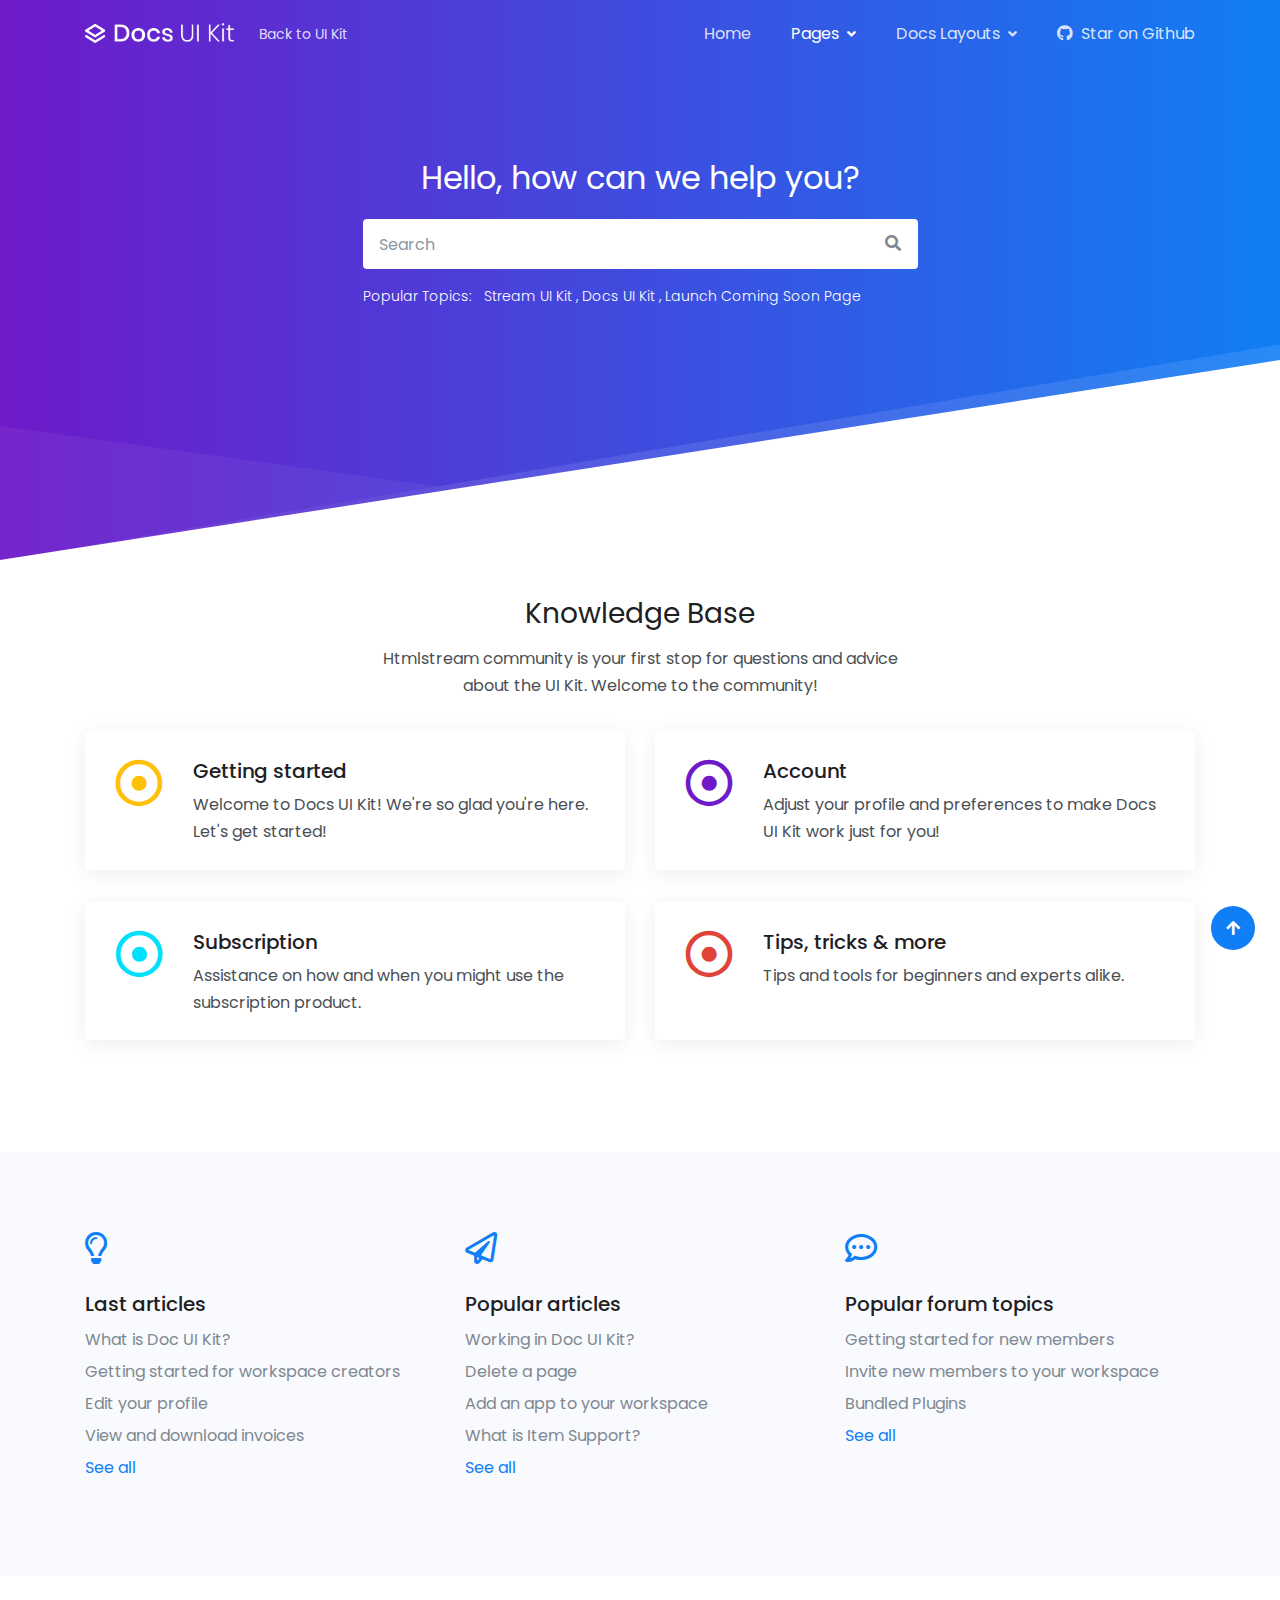
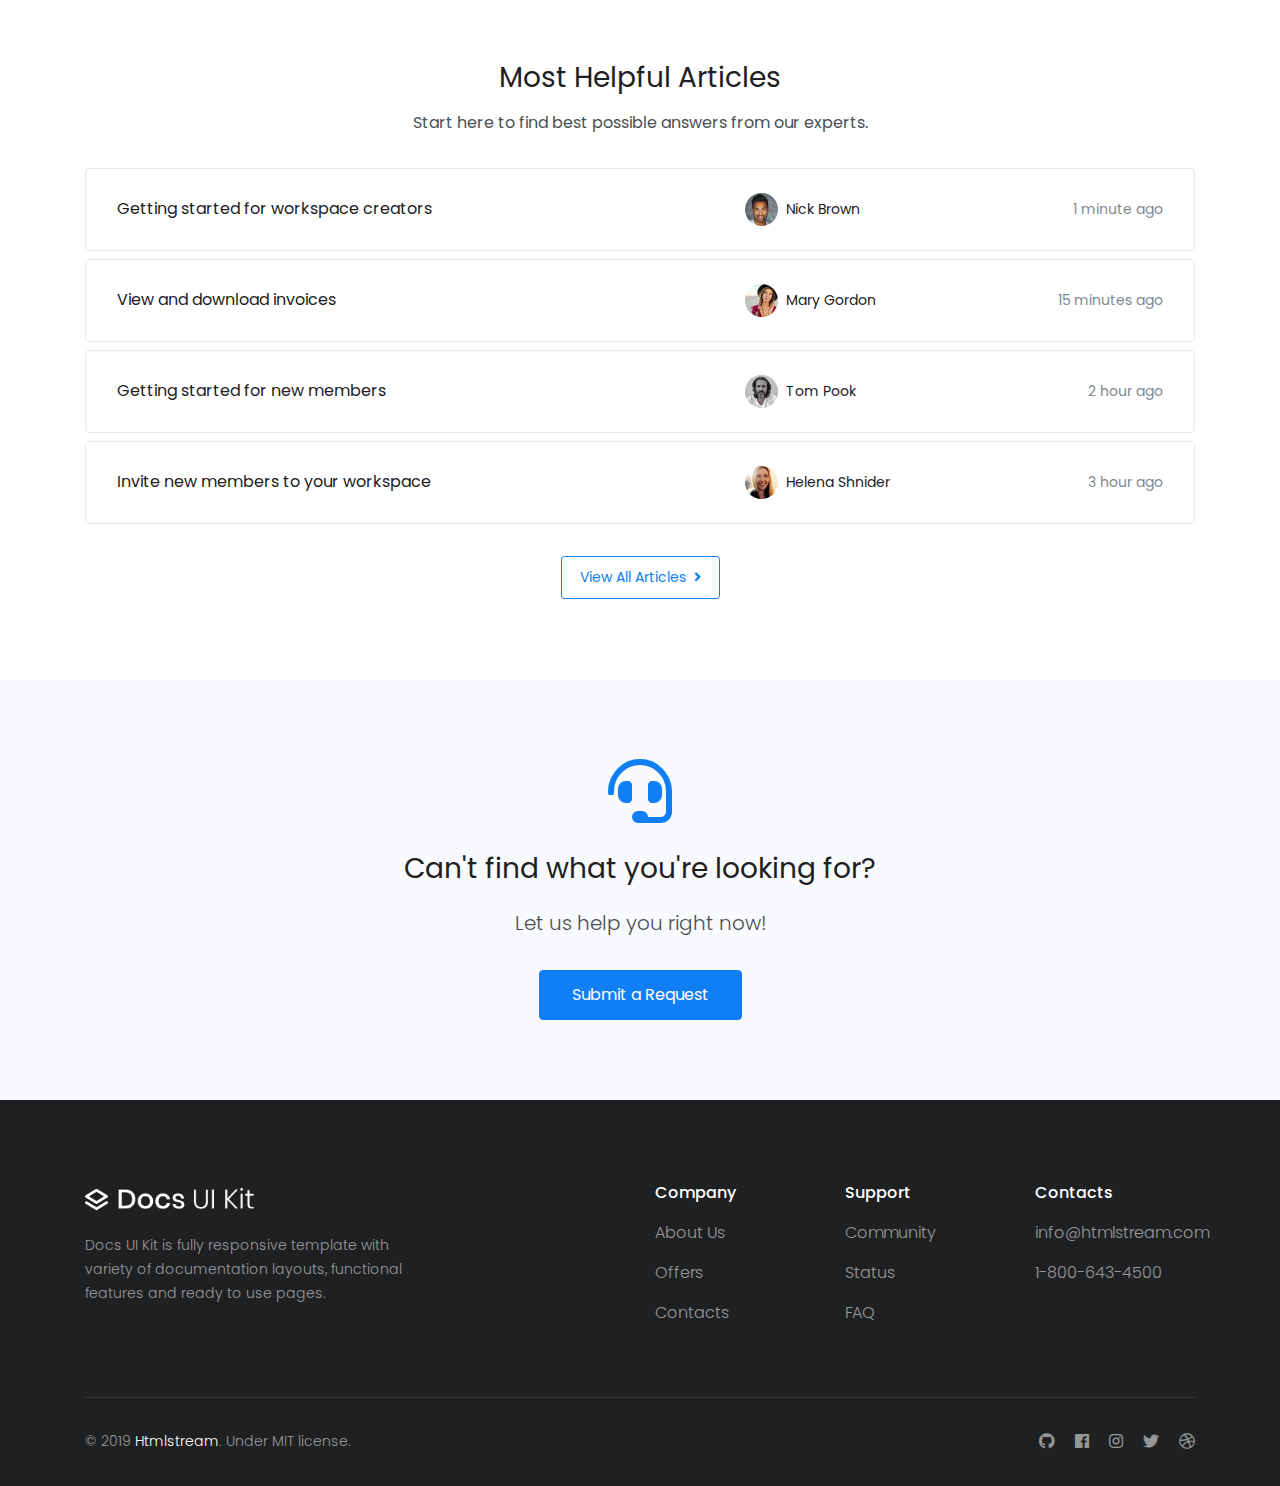
==== home-page-2.html @ fd376ae8 "Initial commit" ====
<!DOCTYPE html>
<html lang="en">
<head>
  <!-- Title -->
  <title>Home Page | Docs - UI Kit</title>

  <!-- Required Meta Tags Always Come First -->
  <meta charset="utf-8">
  <meta name="viewport" content="width=device-width, initial-scale=1, shrink-to-fit=no">

  <!-- Favicon -->
  <link rel="shortcut icon" href="favicon.png">

  <!--  Meta tags -->
  <meta name="keywords" content="documentation template, help desk, open source, free template, freebies, bootstrap 4, bootstrap4">
  <meta name="description" content="Docs UI Kit is beautiful Open Source Bootstrap 4 UI Kit under MIT license. The UI Kit comes with 10 beautiful complete and functional pages including lots of reusable and customizable UI Blocks. Every component crafted with love to speed up your workflow.">

  <!-- Schema.org -->
  <meta itemprop="name" content="Documentation Help Desk by Htmlstream">
  <meta itemprop="description" content="Docs UI Kit is beautiful Open Source Bootstrap 4 UI Kit under MIT license. The UI Kit comes with 10 beautiful complete and functional pages including lots of reusable and customizable UI Blocks. Every component crafted with love to speed up your workflow.">
  <meta itemprop="image" content="docs-ui-kit-thumbnail.jpg">

  <!-- Twitter Card -->
  <meta name="twitter:card" content="product">
  <meta name="twitter:site" content="@htmlstream">
  <meta name="twitter:title" content="Documentation Help Desk by Htmlstream">
  <meta name="twitter:description" content="Docs UI Kit is beautiful Open Source Bootstrap 4 UI Kit under MIT license. The UI Kit comes with 10 beautiful complete and functional pages including lots of reusable and customizable UI Blocks. Every component crafted with love to speed up your workflow.">
  <meta name="twitter:creator" content="@htmlstream">
  <meta name="twitter:image" content="docs-ui-kit-thumbnail.jpg">

  <!-- Open Graph -->
  <meta property="og:title" content="Documentation Help Desk by Htmlstream">
  <meta property="og:type" content="article">
  <meta property="og:url" content="https://htmlstream.com/preview/docs-ui-kit/index.html">
  <meta property="og:image" content="docs-ui-kit-thumbnail.jpg">
  <meta property="og:description" content="Docs UI Kit is beautiful Open Source Bootstrap 4 UI Kit under MIT license. The UI Kit comes with 10 beautiful complete and functional pages including lots of reusable and customizable UI Blocks. Every component crafted with love to speed up your workflow.">
  <meta property="og:site_name" content="Htmlstream">

  <!-- Google Fonts -->
  <link href="//fonts.googleapis.com/css?family=Poppins:300,400,500,600" rel="stylesheet">

  <!-- CSS Implementing Plugins -->
  <link rel="stylesheet" href="assets/vendor/font-awesome/css/fontawesome-all.min.css">

  <!-- CSS Template -->
  <link rel="stylesheet" href="assets/css/theme.css">
</head>
<body>
  <!-- Header -->
  <header class="duik-header">
    <!-- Navbar -->
    <nav class="navbar navbar-expand-lg navbar-dark gradient-primary position-absolute left-0 right-0 flex-nowrap z-index-3">
      <div class="container">
        <a class="navbar-brand" href="home-page-1.html"><img src="assets/img/logo-light.png" alt="Docs UI Kit" style="width: 150px;"></a>

        <button class="navbar-toggler" type="button" data-toggle="collapse" data-target="#navbarTogglerDemo" aria-controls="navbarTogglerDemo" aria-expanded="false" aria-label="Toggle navigation">
          <span class="navbar-toggler-icon"></span>
        </button>

        <div class="collapse navbar-collapse" id="navbarTogglerDemo">
          <ul class="navbar-nav mt-2 mt-lg-0 small">
            <li class="nav-item mb-2 mb-lg-0">
              <a class="nav-link" href="index.html">Back to UI Kit</a>
            </li>
          </ul>

          <ul class="navbar-nav ml-auto mt-2 mt-lg-0">
            <li class="nav-item ml-lg-6 mb-2 mb-lg-0">
              <a class="nav-link px-0" href="home-page-1.html">Home</a>
            </li>
            <li class="nav-item dropdown active ml-lg-6 mb-2 mb-lg-0">
              <a class="nav-link px-0" href="#" id="navbarDropdown" role="button" data-toggle="dropdown" aria-haspopup="true" aria-expanded="false">
                Pages <i class="fas fa-angle-down small ml-1"></i>
              </a>
              <div class="dropdown-menu" aria-labelledby="navbarDropdown">
                <a class="dropdown-item active" href="home-page-2.html">Home Option</a>
                <a class="dropdown-item" href="home-page-3.html">Home Dark</a>
                <a class="dropdown-item" href="article.html">Article</a>
                <a class="dropdown-item" href="faq.html">FAQ</a>
                <a class="dropdown-item" href="contacts.html">Contacts</a>
              </div>
            </li>
            <li class="nav-item dropdown ml-lg-6 mb-2 mb-lg-0">
              <a class="nav-link px-0" href="#" id="navbarDropdown-2" role="button" data-toggle="dropdown" aria-haspopup="true" aria-expanded="false">
                Docs Layouts <i class="fas fa-angle-down small ml-1"></i>
              </a>
              <div class="dropdown-menu" aria-labelledby="navbarDropdown-2">
                <a class="dropdown-item" href="doc-1.html" target="_blank">Docs Layout 1 <i class="fa fa-external-link-square-alt text-muted small opacity-30 ml-2"></i></a>
                <a class="dropdown-item" href="doc-2.html" target="_blank">Docs Layout 2 <i class="fa fa-external-link-square-alt text-muted small opacity-30 ml-1"></i></a>
                <a class="dropdown-item" href="doc-3.html" target="_blank">Docs Layout 3 <i class="fa fa-external-link-square-alt text-muted small opacity-30 ml-1"></i></a>
                <a class="dropdown-item" href="doc-4.html" target="_blank">Docs Layout 4 <i class="fa fa-external-link-square-alt text-muted small opacity-30 ml-1"></i></a>
              </div>
            </li>
            <li class="nav-item ml-lg-6 mb-2 mb-lg-0">
              <a class="nav-link px-0" href="https://github.com/htmlstreamofficial/docs-ui-kit" target="_blank"><i class="fab fa-github mr-1"></i> Star on Github</a>
            </li>
          </ul>
        </div>
      </div>
    </nav>
    <!-- End Navbar -->
  </header>
  <!-- End Header -->

  <!-- Promo Section -->
  <section class="duik-promo gradient-primary text-center">
    <div class="container duik-promo-container">
      <div class="d-flex justify-content-center position-relative mh-35rem pt-11 py-6">
        <div class="w-md-75 w-lg-50 mt-10">
          <h1 class="h2 text-white mb-3">Hello, how can we help you?</h1>

          <form class="input-group mb-3">
            <input class="form-control border-0" type="search" placeholder="Search">
            <span class="input-group-append p-0">
              <button class="btn text-muted" type="submit"><i class="fas fa-search"></i></button>
            </span>
          </form>

          <p class="font-weight-light small text-left"><span class="mr-2">Popular Topics:</span> <a class="text-white mr-1" href="#">Stream UI Kit</a>, <a class="text-white mr-1" href="#">Docs UI Kit</a>, <a class="text-white mr-1" href="#">Launch Coming Soon Page</a></p>
        </div>
      </div>
    </div>

    <!-- SVG BG -->
    <svg class="position-absolute bottom-0 left-0" xmlns="http://www.w3.org/2000/svg" xmlns:xlink="http://www.w3.org/1999/xlink" x="0px" y="0px" viewBox="0 0 1920 323" enable-background="new 0 0 1920 323" xml:space="preserve">
      <polygon fill="#ffffff" style="fill-opacity: .05;" points="-0.5,322.5 -0.5,121.5 658.3,212.3 "></polygon>
      <polygon fill="#ffffff" style="fill-opacity: .1;" points="-2,323 1920,323 1920,-1 "></polygon>
    </svg>
    <!-- End SVG BG -->

    <!-- SVG BG Separator -->
    <svg class="position-absolute bottom-0 left-0" xmlns="http://www.w3.org/2000/svg" viewBox="0 0 1920 300">
      <path id="Path_1" fill="#fff" data-name="Path 1" d="M0,1081.586H1920v-300Z" transform="translate(0 -781.586)"/>
    </svg>
    <!-- SVG BG Separator -->
  </section>
  <!-- End Promo Section -->

  <main>
    <section class="pt-5 pb-11">
      <div class="container">
        <div class="w-md-75 w-lg-50 mx-auto text-center mb-5">
          <h2 class="h3 text-center">Knowledge Base</h2>
          <p>Htmlstream community is your first stop for questions and advice about the UI Kit. Welcome to the community!</p>
        </div>

        <div class="row">
          <div class="col-md-6 mb-5">
            <div class="media h-100 shadow rounded p-4">
              <i class="far fa-fw fa-dot-circle fa-3x text-warning mr-4 mt-1"></i>

              <div class="media-body">
                <h5 class="mb-1"><a class="link-dark" href="article.html">Getting started</a></h5>
                <p class="mb-0">Welcome to Docs UI Kit! We're so glad you're here. Let's get started!</p>
              </div>
            </div>
          </div>

          <div class="col-md-6 mb-5">
            <div class="media h-100 shadow rounded p-4">
              <i class="far fa-fw fa-dot-circle fa-3x text-secondary mr-4 mt-1"></i>

              <div class="media-body">
                <h5 class="mb-1"><a class="link-dark" href="article.html">Account</a></h5>
                <p class="mb-0">Adjust your profile and preferences to make Docs UI Kit work just for you!</p>
              </div>
            </div>
          </div>

          <div class="col-md-6 mb-5">
            <div class="media h-100 shadow rounded p-4">
              <i class="far fa-fw fa-dot-circle fa-3x text-info mr-4 mt-1"></i>

              <div class="media-body">
                <h5 class="mb-1"><a class="link-dark" href="article.html">Subscription</a></h5>
                <p class="mb-0">Assistance on how and when you might use the subscription product.</p>
              </div>
            </div>
          </div>

          <div class="col-md-6 mb-5">
            <div class="media h-100 shadow rounded p-4">
              <i class="far fa-fw fa-dot-circle fa-3x text-danger mr-4 mt-1"></i>

              <div class="media-body">
                <h5 class="mb-1"><a class="link-dark" href="article.html">Tips, tricks & more</a></h5>
                <p class="mb-0">Tips and tools for beginners and experts alike.</p>
              </div>
            </div>
          </div>
        </div>
      </div>
    </section>

    <section class="bg-light py-11">
      <div class="container">
        <div class="row">
          <div class="col-md-4 mb-5 mb-md-0">
            <i class="far fa-lightbulb fa-2x text-primary mb-4"></i>
            <h3 class="h5 mb-2">Last articles</h3>

            <ul class="list-unstyled">
              <li class="mb-2"><a class="link-muted" href="article.html">What is Doc UI Kit?</a></li>
              <li class="mb-2"><a class="link-muted" href="article.html">Getting started for workspace creators</a></li>
              <li class="mb-2"><a class="link-muted" href="article.html">Edit your profile</a></li>
              <li class="mb-2"><a class="link-muted" href="article.html">View and download invoices</a></li>
              <li class="mb-2"><a href="#">See all</a></li>
            </ul>
          </div>

          <div class="col-md-4 mb-5 mb-md-0">
            <i class="far fa-paper-plane fa-2x text-primary mb-4"></i>
            <h3 class="h5 mb-2">Popular articles</h3>

            <ul class="list-unstyled">
              <li class="mb-2"><a class="link-muted" href="article.html">Working in Doc UI Kit?</a></li>
              <li class="mb-2"><a class="link-muted" href="article.html">Delete a page</a></li>
              <li class="mb-2"><a class="link-muted" href="article.html">Add an app to your workspace</a></li>
              <li class="mb-2"><a class="link-muted" href="article.html">What is Item Support?</a></li>
              <li class="mb-2"><a href="#">See all</a></li>
            </ul>
          </div>

          <div class="col-md-4">
            <i class="far fa-comment-dots fa-2x text-primary mb-4"></i>
            <h3 class="h5 mb-2">Popular forum topics</h3>

            <ul class="list-unstyled">
              <li class="mb-2"><a class="link-muted" href="article.html">Getting started for new members</a></li>
              <li class="mb-2"><a class="link-muted" href="article.html">Invite new members to your workspace</a></li>
              <li class="mb-2"><a class="link-muted" href="article.html">Bundled Plugins</a></li>
              <li class="mb-2"><a href="#">See all</a></li>
            </ul>
          </div>
        </div>
      </div>
    </section>

    <!-- Section -->
    <section class="py-11">
      <div class="container">
        <div class="w-md-75 w-lg-50 mx-auto text-center mb-5">
          <h2 class="h3 text-center">Most Helpful Articles</h2>
          <p>Start here to find best possible answers from our experts.</p>
        </div>

        <a class="row border rounded align-items-center justify-content-between py-4 px-3 link-dark link-hover-dark bg-hover-light mx-sm-0 mb-2" href="article.html">
          <div class="col-sm">
            Getting started for workspace creators
          </div>

          <div class="col-sm-3 small text-lh-1">
            <div class="media align-items-center">
              <div class="rounded-circle mr-2">
                <img class="img-fluid rounded-circle" src="assets/img-temp/100x100/img1.jpg" alt="Image Description" width="33">
              </div>

              <div class="media-body">Nick Brown</div>
            </div>
          </div>

          <div class="col-sm-2 text-sm-right text-muted small">
            1 minute ago
          </div>
        </a>

        <a class="row border rounded align-items-center justify-content-between py-4 px-3 link-dark link-hover-dark bg-hover-light mx-sm-0 mb-2" href="article.html">
          <div class="col-sm">
            View and download invoices
          </div>

          <div class="col-sm-3 small text-lh-1">
            <div class="media align-items-center">
              <div class="rounded-circle mr-2">
                <img class="img-fluid rounded-circle" src="assets/img-temp/100x100/img4.jpg" alt="Image Description" width="33">
              </div>

              <div class="media-body">Mary Gordon</div>
            </div>
          </div>

          <div class="col-sm-2 text-sm-right text-muted small">
            15 minutes ago
          </div>
        </a>

        <a class="row border rounded align-items-center justify-content-between py-4 px-3 link-dark link-hover-dark bg-hover-light mx-sm-0 mb-2" href="article.html">
          <div class="col-sm">
            Getting started for new members
          </div>

          <div class="col-sm-3 small text-lh-1">
            <div class="media align-items-center">
              <div class="rounded-circle mr-2">
                <img class="img-fluid rounded-circle" src="assets/img-temp/100x100/img2.jpg" alt="Image Description" width="33">
              </div>

              <div class="media-body">Tom Pook</div>
            </div>
          </div>

          <div class="col-sm-2 text-sm-right text-muted small">
            2 hour ago
          </div>
        </a>

        <a class="row border rounded align-items-center justify-content-between py-4 px-3 link-dark link-hover-dark bg-hover-light mx-sm-0 mb-2" href="article.html">
          <div class="col-sm">
            Invite new members to your workspace
          </div>

          <div class="col-sm-3 small text-lh-1">
            <div class="media align-items-center">
              <div class="rounded-circle mr-2">
                <img class="img-fluid rounded-circle" src="assets/img-temp/100x100/img3.jpg" alt="Image Description" width="33">
              </div>

              <div class="media-body">Helena Shnider</div>
            </div>
          </div>

          <div class="col-sm-2 text-sm-right text-muted small">
            3 hour ago
          </div>
        </a>

        <div class="text-center mt-5">
          <a class="btn btn-sm btn-outline-primary" href="#">View All Articles<i class="fas fa-angle-right ml-2"></i></a>
        </div>
      </div>
    </section>
    <!-- End Section -->

    <section class="bg-light py-11 text-center">
      <div class="container">
        <i class="fas fa-headset fa-4x text-primary mb-4"></i>
        <h2 class="h3 mb-3">Can't find what you're looking for?</h2>
        <div class="lead mb-5">Let us help you right now!</div>
        <a class="btn px-5 btn-primary" href="#">Submit a Request</a>
      </div>
    </section>
  </main>

  <!-- Footer -->
  <footer class="bg-dark font-weight-light text-white-55 pt-11 pb-5 overflow-hidden">
    <div class="container">
      <div class="row justify-content-md-between">
        <div class="col-md-12 col-lg-4 mb-4 mr-lg-auto">
          <img class="mb-3" src="assets/img/logo-light.png" alt="Docs UI Kit" style="width: 170px;">
          <p class="small font-weight-light mb-3">Docs UI Kit is fully responsive template with variety of documentation layouts, functional features and ready to use pages.</p>
        </div>

        <div class="col-sm-4 col-lg-2 mb-4">
          <h4 class="h6 text-white mb-3">Company</h4>

          <!-- Links -->
          <ul class="list-unstyled">
            <li class="mb-3"><a class="link-white-55" href="#">About Us</a></li>
            <li class="mb-3"><a class="link-white-55" href="#">Offers</a></li>
            <li class="mb-3"><a class="link-white-55" href="#">Contacts</a></li>
          </ul>
          <!-- End Links -->
        </div>

        <div class="col-sm-4 col-lg-2 mb-4">
          <h4 class="h6 text-white mb-3">Support</h4>

          <!-- Links -->
          <ul class="list-unstyled">
            <li class="mb-3"><a class="link-white-55" href="#">Community</a></li>
            <li class="mb-3"><a class="link-white-55" href="#">Status</a></li>
            <li class="mb-3"><a class="link-white-55" href="#">FAQ</a></li>
          </ul>
          <!-- End Links -->
        </div>

        <div class="col-sm-4 col-lg-2 mb-4">
          <h4 class="h6 text-white mb-3">Contacts</h4>

          <!-- Links -->
          <ul class="list-unstyled">
            <li class="mb-3"><a class="link-white-55" href="#">info@htmlstream.com </a></li>
            <li class="mb-3"><a class="link-white-55" href="#">1-800-643-4500</a></li>
          </ul>
          <!-- End Links -->
        </div>
      </div>

      <hr class="my-5 opacity-10">

      <div class="row">
        <div class="col-md-7">
          <p class="small font-weight-light mb-md-0">&copy; 2019 <a class="text-white" href="https://htmlstream.com/">Htmlstream</a>. Under MIT license.</p>
        </div>

        <div class="col-md-5 text-md-right">
          <ul class="list-inline mb-0">
            <li class="list-inline-item mr-1 mr-xl-2">
              <a class="link-white-55" target="_blank" href="https://github.com/htmlstreamofficial/">
                <i class="fab fa-github"></i>
              </a>
            </li>
            <li class="list-inline-item mx-1 mx-xl-2">
              <a class="link-white-55" target="_blank" href="https://www.facebook.com/htmlstream">
                <i class="fab fa-facebook"></i>
              </a>
            </li>
            <li class="list-inline-item mx-1 mx-xl-2">
              <a class="link-white-55" target="_blank" href="https://www.instagram.com/htmlstream">
                <i class="fab fa-instagram"></i>
              </a>
            </li>
            <li class="list-inline-item mx-1 mx-xl-2">
              <a class="link-white-55" target="_blank" href="https://twitter.com/htmlstream">
                <i class="fab fa-twitter"></i>
              </a>
            </li>
            <li class="list-inline-item ml-1 ml-xl-2">
              <a class="link-white-55" target="_blank" href="https://dribbble.com/htmlstream">
                <i class="fab fa-dribbble"></i>
              </a>
            </li>
          </ul>
        </div>
      </div>
    </div>
  </footer>
  <!-- End Footer -->

  <!-- Go to Top -->
  <a class="js-go-to duik-go-to" href="javascript:;">
    <span class="fa fa-arrow-up duik-go-to__inner"></span>
  </a>
  <!-- End Go to Top -->

  <!-- JS Global Compulsory -->
  <script src="assets/vendor/jquery/dist/jquery.min.js"></script>
  <script src="assets/vendor/jquery-migrate/dist/jquery-migrate.min.js"></script>
  <script src="assets/vendor/popper.js/dist/umd/popper.min.js"></script>
  <script src="assets/vendor/bootstrap/dist/js/bootstrap.min.js"></script>

  <!-- JS -->
  <script src="assets/js/main.js"></script>
</body>
</html>
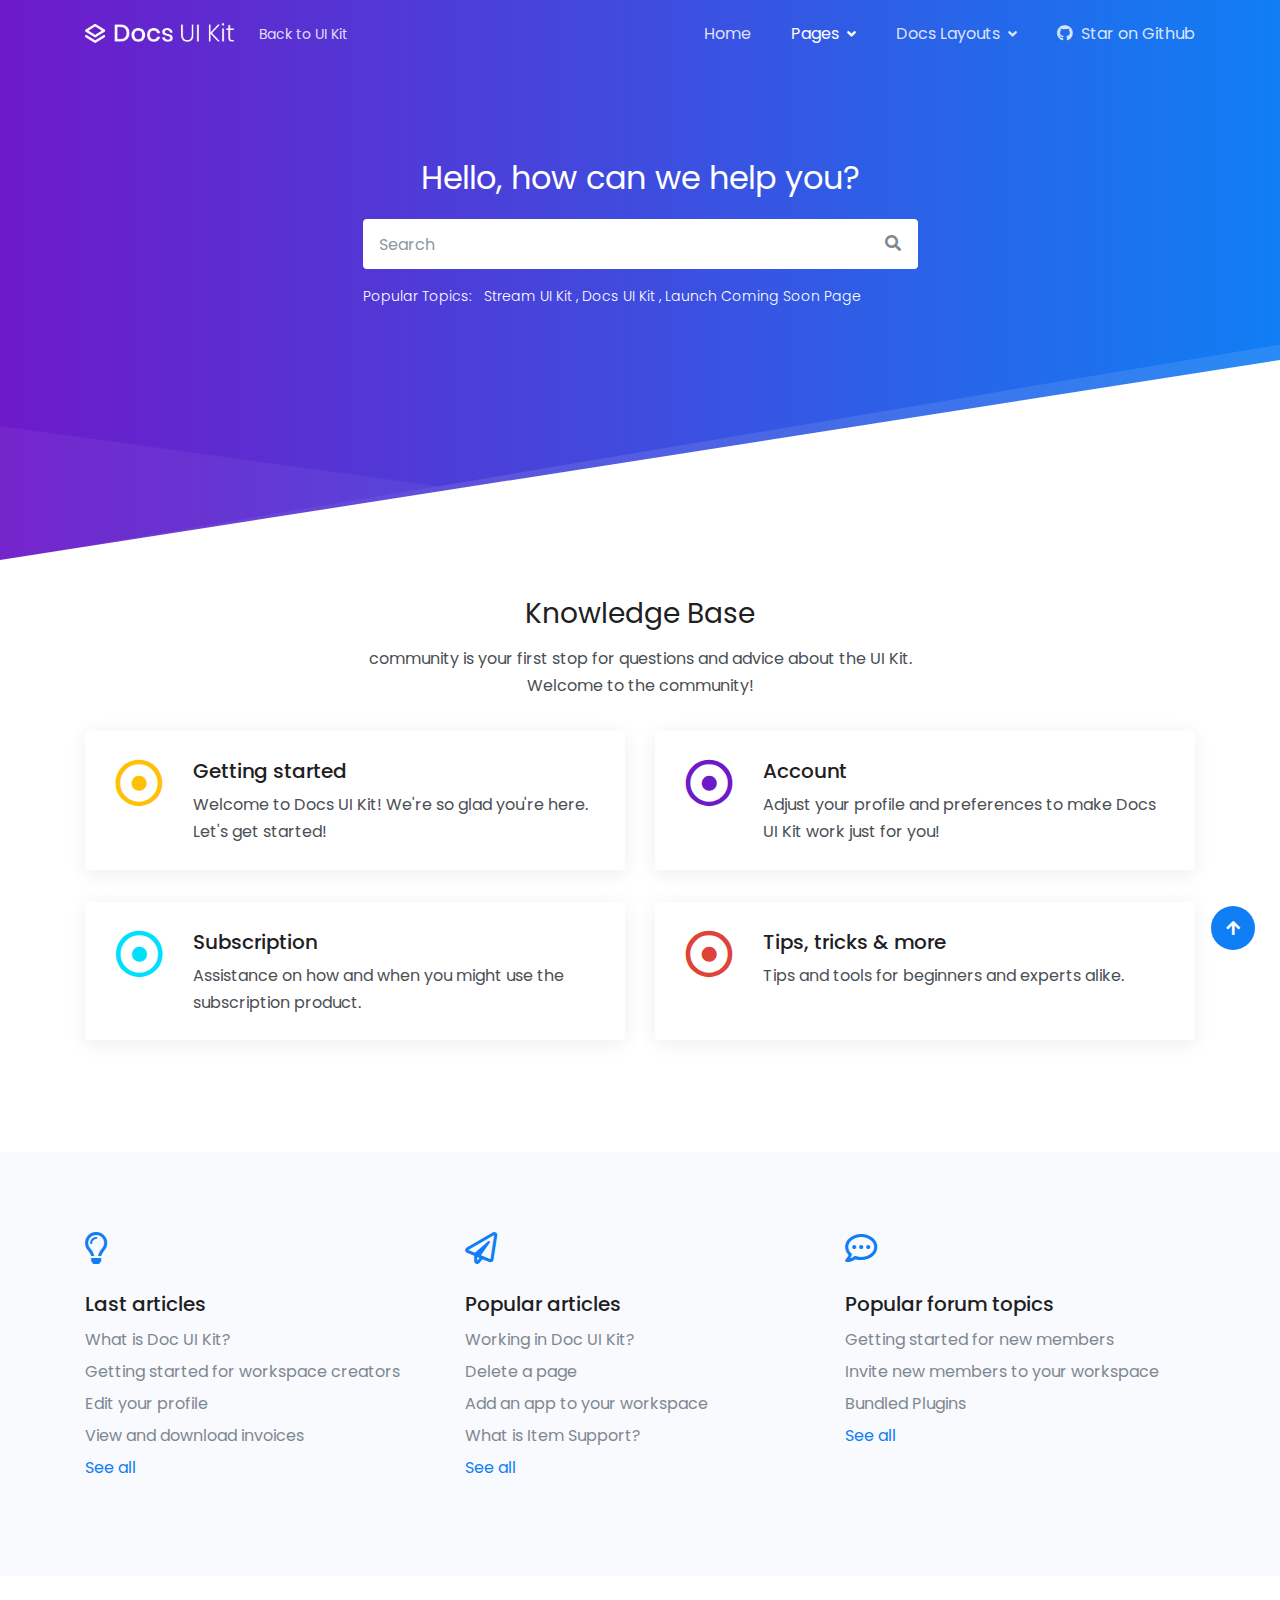
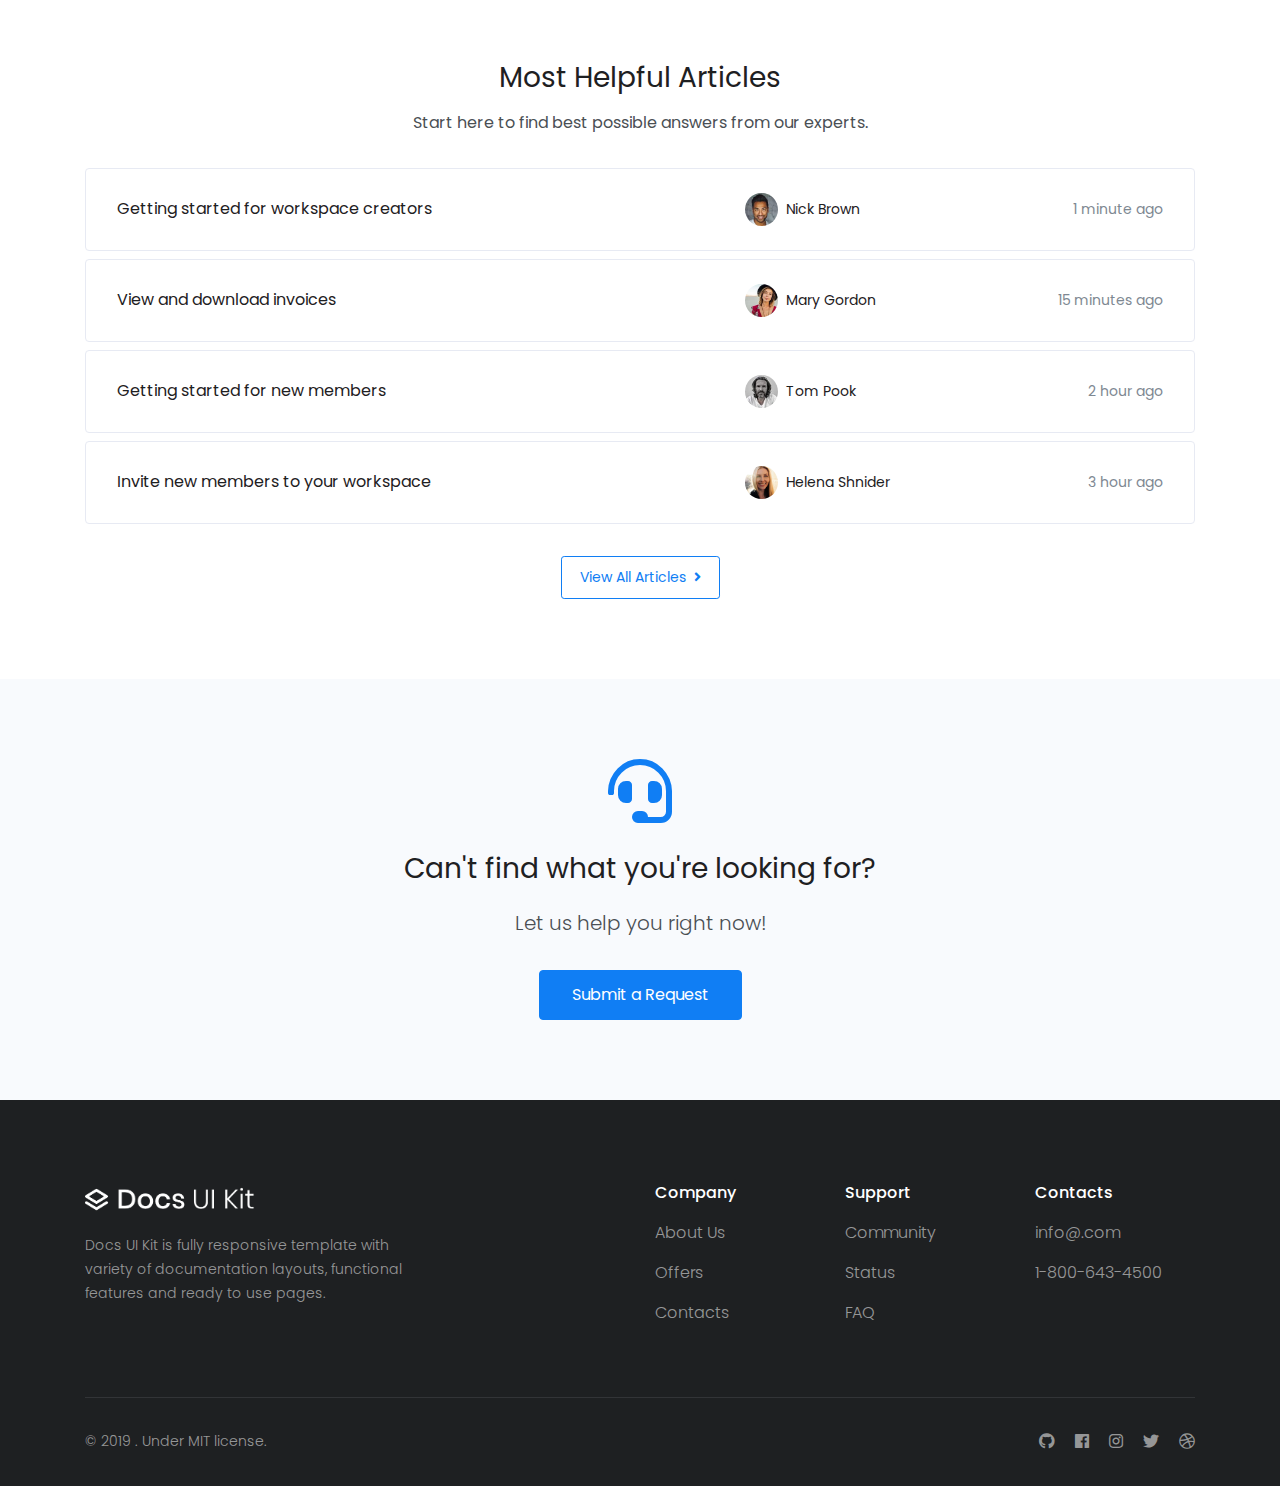
==== commit ef71731b: "Squelette final" ====
--- a/home-page-2.html
+++ b/home-page-2.html
@@ -16,25 +16,25 @@
   <meta name="description" content="Docs UI Kit is beautiful Open Source Bootstrap 4 UI Kit under MIT license. The UI Kit comes with 10 beautiful complete and functional pages including lots of reusable and customizable UI Blocks. Every component crafted with love to speed up your workflow.">
 
   <!-- Schema.org -->
-  <meta itemprop="name" content="Documentation Help Desk by Htmlstream">
+  <meta itemprop="name" content="Documentation Help Desk by ">
   <meta itemprop="description" content="Docs UI Kit is beautiful Open Source Bootstrap 4 UI Kit under MIT license. The UI Kit comes with 10 beautiful complete and functional pages including lots of reusable and customizable UI Blocks. Every component crafted with love to speed up your workflow.">
   <meta itemprop="image" content="docs-ui-kit-thumbnail.jpg">
 
   <!-- Twitter Card -->
   <meta name="twitter:card" content="product">
-  <meta name="twitter:site" content="@htmlstream">
-  <meta name="twitter:title" content="Documentation Help Desk by Htmlstream">
+  <meta name="twitter:site" content="@">
+  <meta name="twitter:title" content="Documentation Help Desk by ">
   <meta name="twitter:description" content="Docs UI Kit is beautiful Open Source Bootstrap 4 UI Kit under MIT license. The UI Kit comes with 10 beautiful complete and functional pages including lots of reusable and customizable UI Blocks. Every component crafted with love to speed up your workflow.">
-  <meta name="twitter:creator" content="@htmlstream">
+  <meta name="twitter:creator" content="@">
   <meta name="twitter:image" content="docs-ui-kit-thumbnail.jpg">
 
   <!-- Open Graph -->
-  <meta property="og:title" content="Documentation Help Desk by Htmlstream">
+  <meta property="og:title" content="Documentation Help Desk by ">
   <meta property="og:type" content="article">
-  <meta property="og:url" content="https://htmlstream.com/preview/docs-ui-kit/index.html">
+  <meta property="og:url" content="https://.com/preview/docs-ui-kit/index.html">
   <meta property="og:image" content="docs-ui-kit-thumbnail.jpg">
   <meta property="og:description" content="Docs UI Kit is beautiful Open Source Bootstrap 4 UI Kit under MIT license. The UI Kit comes with 10 beautiful complete and functional pages including lots of reusable and customizable UI Blocks. Every component crafted with love to speed up your workflow.">
-  <meta property="og:site_name" content="Htmlstream">
+  <meta property="og:site_name" content="">
 
   <!-- Google Fonts -->
   <link href="//fonts.googleapis.com/css?family=Poppins:300,400,500,600" rel="stylesheet">
@@ -92,7 +92,7 @@
               </div>
             </li>
             <li class="nav-item ml-lg-6 mb-2 mb-lg-0">
-              <a class="nav-link px-0" href="https://github.com/htmlstreamofficial/docs-ui-kit" target="_blank"><i class="fab fa-github mr-1"></i> Star on Github</a>
+              <a class="nav-link px-0" href="https://github.com/official/docs-ui-kit" target="_blank"><i class="fab fa-github mr-1"></i> Star on Github</a>
             </li>
           </ul>
         </div>
@@ -141,7 +141,7 @@
       <div class="container">
         <div class="w-md-75 w-lg-50 mx-auto text-center mb-5">
           <h2 class="h3 text-center">Knowledge Base</h2>
-          <p>Htmlstream community is your first stop for questions and advice about the UI Kit. Welcome to the community!</p>
+          <p> community is your first stop for questions and advice about the UI Kit. Welcome to the community!</p>
         </div>
 
         <div class="row">
@@ -379,7 +379,7 @@
 
           <!-- Links -->
           <ul class="list-unstyled">
-            <li class="mb-3"><a class="link-white-55" href="#">info@htmlstream.com </a></li>
+            <li class="mb-3"><a class="link-white-55" href="#">info@.com </a></li>
             <li class="mb-3"><a class="link-white-55" href="#">1-800-643-4500</a></li>
           </ul>
           <!-- End Links -->
@@ -390,33 +390,33 @@
 
       <div class="row">
         <div class="col-md-7">
-          <p class="small font-weight-light mb-md-0">&copy; 2019 <a class="text-white" href="https://htmlstream.com/">Htmlstream</a>. Under MIT license.</p>
+          <p class="small font-weight-light mb-md-0">&copy; 2019 <a class="text-white" href="https://.com/"></a>. Under MIT license.</p>
         </div>
 
         <div class="col-md-5 text-md-right">
           <ul class="list-inline mb-0">
             <li class="list-inline-item mr-1 mr-xl-2">
-              <a class="link-white-55" target="_blank" href="https://github.com/htmlstreamofficial/">
+              <a class="link-white-55" target="_blank" href="https://github.com">
                 <i class="fab fa-github"></i>
               </a>
             </li>
             <li class="list-inline-item mx-1 mx-xl-2">
-              <a class="link-white-55" target="_blank" href="https://www.facebook.com/htmlstream">
+              <a class="link-white-55" target="_blank" href="https://www.facebook.com">
                 <i class="fab fa-facebook"></i>
               </a>
             </li>
             <li class="list-inline-item mx-1 mx-xl-2">
-              <a class="link-white-55" target="_blank" href="https://www.instagram.com/htmlstream">
+              <a class="link-white-55" target="_blank" href="https://www.instagram.com">
                 <i class="fab fa-instagram"></i>
               </a>
             </li>
             <li class="list-inline-item mx-1 mx-xl-2">
-              <a class="link-white-55" target="_blank" href="https://twitter.com/htmlstream">
+              <a class="link-white-55" target="_blank" href="https://twitter.com/">
                 <i class="fab fa-twitter"></i>
               </a>
             </li>
             <li class="list-inline-item ml-1 ml-xl-2">
-              <a class="link-white-55" target="_blank" href="https://dribbble.com/htmlstream">
+              <a class="link-white-55" target="_blank" href="https://dribbble.com/">
                 <i class="fab fa-dribbble"></i>
               </a>
             </li>
